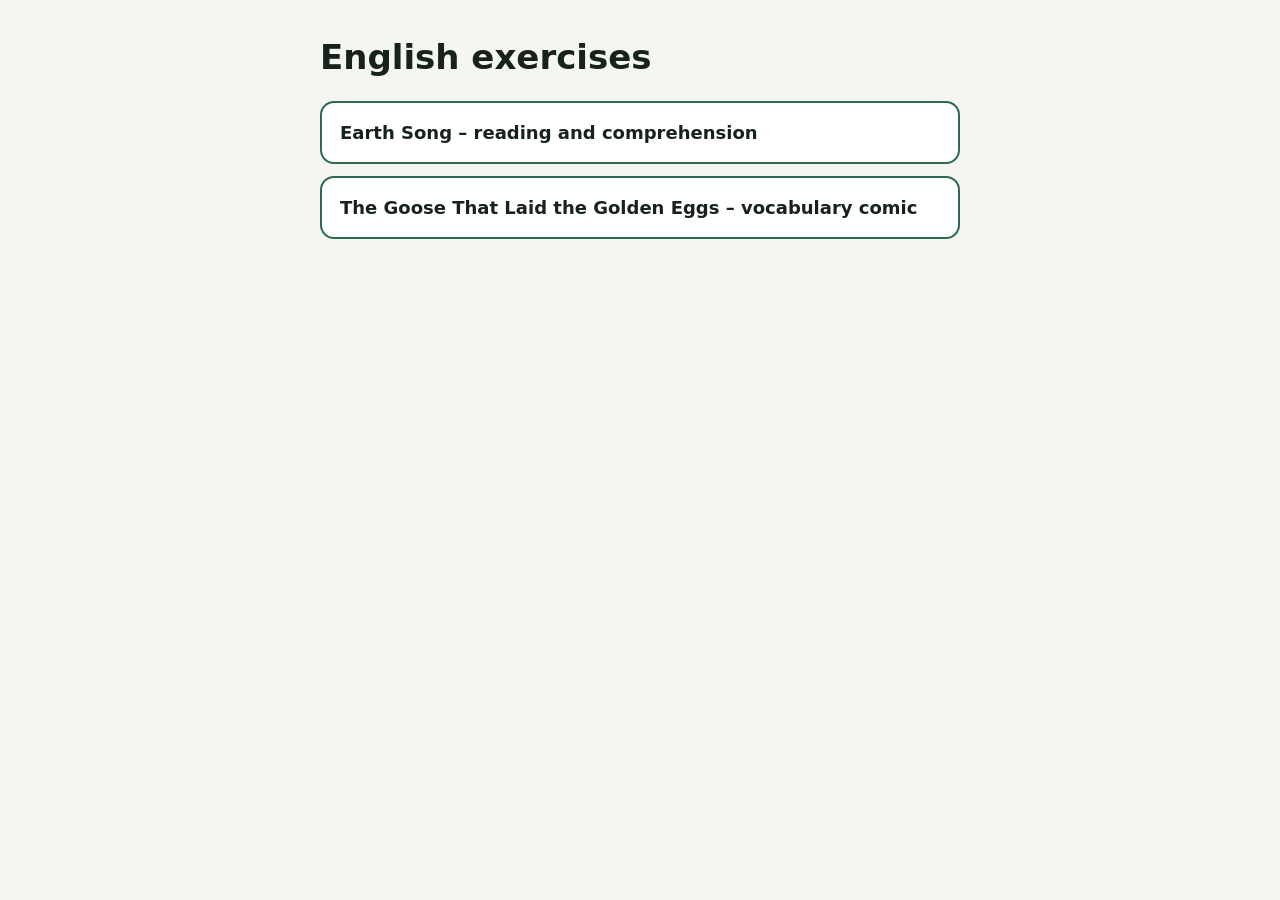
==== index.html @ 9f4da1cb "Add Earth Song and Golden Goose exercises Co-Authored-By: Claude Opus 5.5 <noreply@anthropic.com> Cl" ====
<!DOCTYPE html>
<html lang="en"><head><meta charset="utf-8"><meta name="viewport" content="width=device-width, initial-scale=1"><title>English exercises</title>
<style>body{margin:0;font:18px/1.5 system-ui,sans-serif;background:#f3f7ef;color:#16231b}main{max-width:640px;margin:0 auto;padding:32px 18px}h1{font-size:34px;margin:0 0 18px}a{display:block;padding:16px 18px;margin:0 0 12px;background:#fff;border:2px solid #2d6a4f;border-radius:14px;color:#16231b;text-decoration:none;font-weight:700}</style></head>
<body><main><h1>English exercises</h1>
<a href="earth-song/">Earth Song – reading and comprehension</a>
<a href="goose/">The Goose That Laid the Golden Eggs – vocabulary comic</a>
</main></body></html>
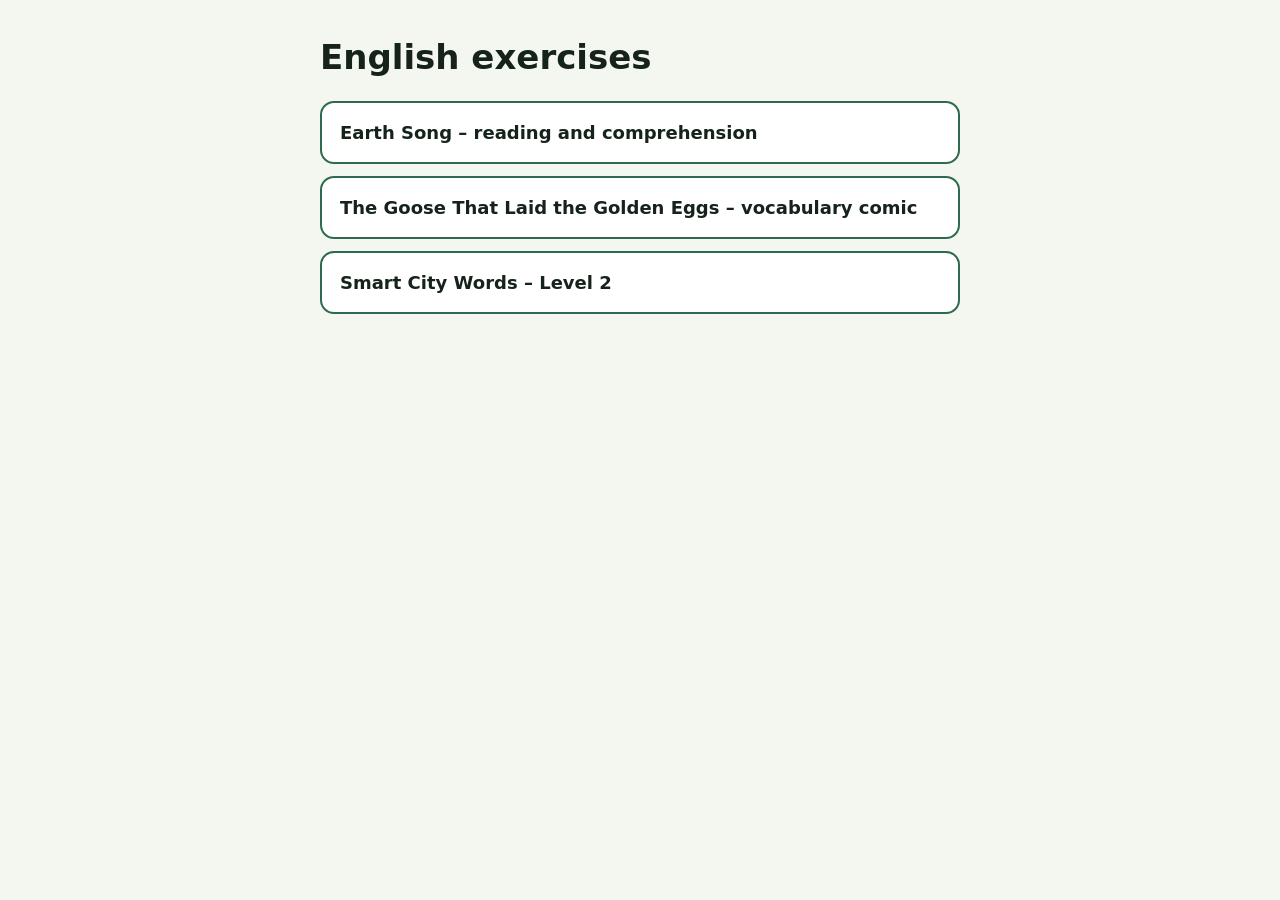
==== commit b1ed34f7: "Add Smart City Words Level 2 exercise Co-Authored-By: Claude Opus 5.5 <noreply@anthropic.com> Claude" ====
--- a/index.html
+++ b/index.html
@@ -4,4 +4,5 @@
 <body><main><h1>English exercises</h1>
 <a href="earth-song/">Earth Song – reading and comprehension</a>
 <a href="goose/">The Goose That Laid the Golden Eggs – vocabulary comic</a>
+<a href="smart-city-2/">Smart City Words – Level 2</a>
 </main></body></html>
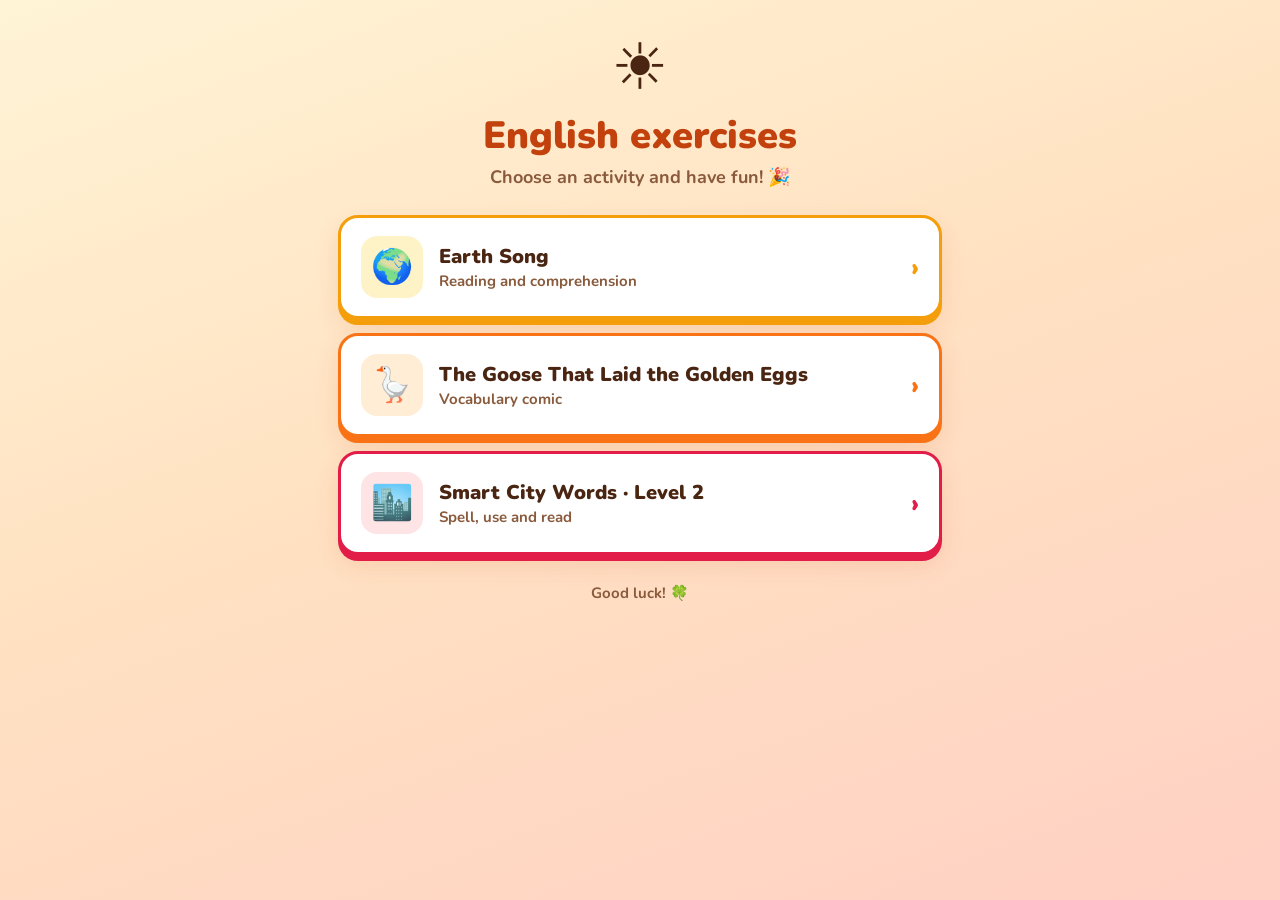
==== commit 86899c37: "Bright warm redesign of the home page Co-Authored-By: Claude Opus 5.5 <noreply@anthropic.com> Claude" ====
--- a/index.html
+++ b/index.html
@@ -1,8 +1,61 @@
 <!DOCTYPE html>
-<html lang="en"><head><meta charset="utf-8"><meta name="viewport" content="width=device-width, initial-scale=1"><title>English exercises</title>
-<style>body{margin:0;font:18px/1.5 system-ui,sans-serif;background:#f3f7ef;color:#16231b}main{max-width:640px;margin:0 auto;padding:32px 18px}h1{font-size:34px;margin:0 0 18px}a{display:block;padding:16px 18px;margin:0 0 12px;background:#fff;border:2px solid #2d6a4f;border-radius:14px;color:#16231b;text-decoration:none;font-weight:700}</style></head>
-<body><main><h1>English exercises</h1>
-<a href="earth-song/">Earth Song – reading and comprehension</a>
-<a href="goose/">The Goose That Laid the Golden Eggs – vocabulary comic</a>
-<a href="smart-city-2/">Smart City Words – Level 2</a>
-</main></body></html>
+<html lang="en">
+<head>
+<meta charset="utf-8">
+<meta name="viewport" content="width=device-width, initial-scale=1">
+<title>English exercises</title>
+<link href="https://fonts.googleapis.com/css2?family=Nunito:wght@600;800;900&display=swap" rel="stylesheet">
+<style>
+  :root{--ink:#4a2511;--muted:#8a5a3c}
+  *{box-sizing:border-box}
+  body{margin:0;min-height:100vh;font-family:'Nunito',system-ui,sans-serif;color:var(--ink);
+    background:linear-gradient(160deg,#fff4d6 0%,#ffe2c2 45%,#ffd0c4 100%)}
+  main{max-width:640px;margin:0 auto;padding:36px 18px 50px}
+  header{text-align:center;margin-bottom:26px}
+  .sun{font-size:64px;line-height:1;display:inline-block;animation:spin 18s linear infinite}
+  @keyframes spin{to{transform:rotate(360deg)}}
+  h1{font-size:38px;font-weight:900;margin:10px 0 4px;color:#c2410c}
+  .sub{font-size:18px;color:var(--muted);font-weight:700;margin:0}
+  a.card{display:flex;align-items:center;gap:16px;padding:18px 20px;margin:0 0 14px;border-radius:20px;
+    text-decoration:none;color:var(--ink);background:#fff;box-shadow:0 6px 0 var(--edge),0 10px 24px rgba(194,65,12,.12);
+    border:3px solid var(--edge);transition:transform .12s,box-shadow .12s}
+  a.card:hover{transform:translateY(-3px)}
+  a.card:active{transform:translateY(4px);box-shadow:0 2px 0 var(--edge)}
+  .icon{flex:none;width:62px;height:62px;border-radius:16px;display:flex;align-items:center;justify-content:center;font-size:34px;background:var(--soft)}
+  .t{font-size:20px;font-weight:900;line-height:1.25}
+  .d{font-size:15px;font-weight:700;color:var(--muted);margin-top:2px}
+  .go{margin-left:auto;font-size:26px;font-weight:900;color:var(--edge)}
+  .c1{--edge:#f59e0b;--soft:#fef3c7}
+  .c2{--edge:#f97316;--soft:#ffedd5}
+  .c3{--edge:#e11d48;--soft:#ffe4e6}
+  footer{text-align:center;margin-top:28px;font-size:15px;font-weight:700;color:var(--muted)}
+</style>
+</head>
+<body>
+<main>
+  <header>
+    <div class="sun">☀️</div>
+    <h1>English exercises</h1>
+    <p class="sub">Choose an activity and have fun! 🎉</p>
+  </header>
+
+  <a class="card c1" href="earth-song/">
+    <div class="icon">🌍</div>
+    <div><div class="t">Earth Song</div><div class="d">Reading and comprehension</div></div>
+    <div class="go">›</div>
+  </a>
+  <a class="card c2" href="goose/">
+    <div class="icon">🪿</div>
+    <div><div class="t">The Goose That Laid the Golden Eggs</div><div class="d">Vocabulary comic</div></div>
+    <div class="go">›</div>
+  </a>
+  <a class="card c3" href="smart-city-2/">
+    <div class="icon">🏙️</div>
+    <div><div class="t">Smart City Words · Level 2</div><div class="d">Spell, use and read</div></div>
+    <div class="go">›</div>
+  </a>
+
+  <footer>Good luck! 🍀</footer>
+</main>
+</body>
+</html>
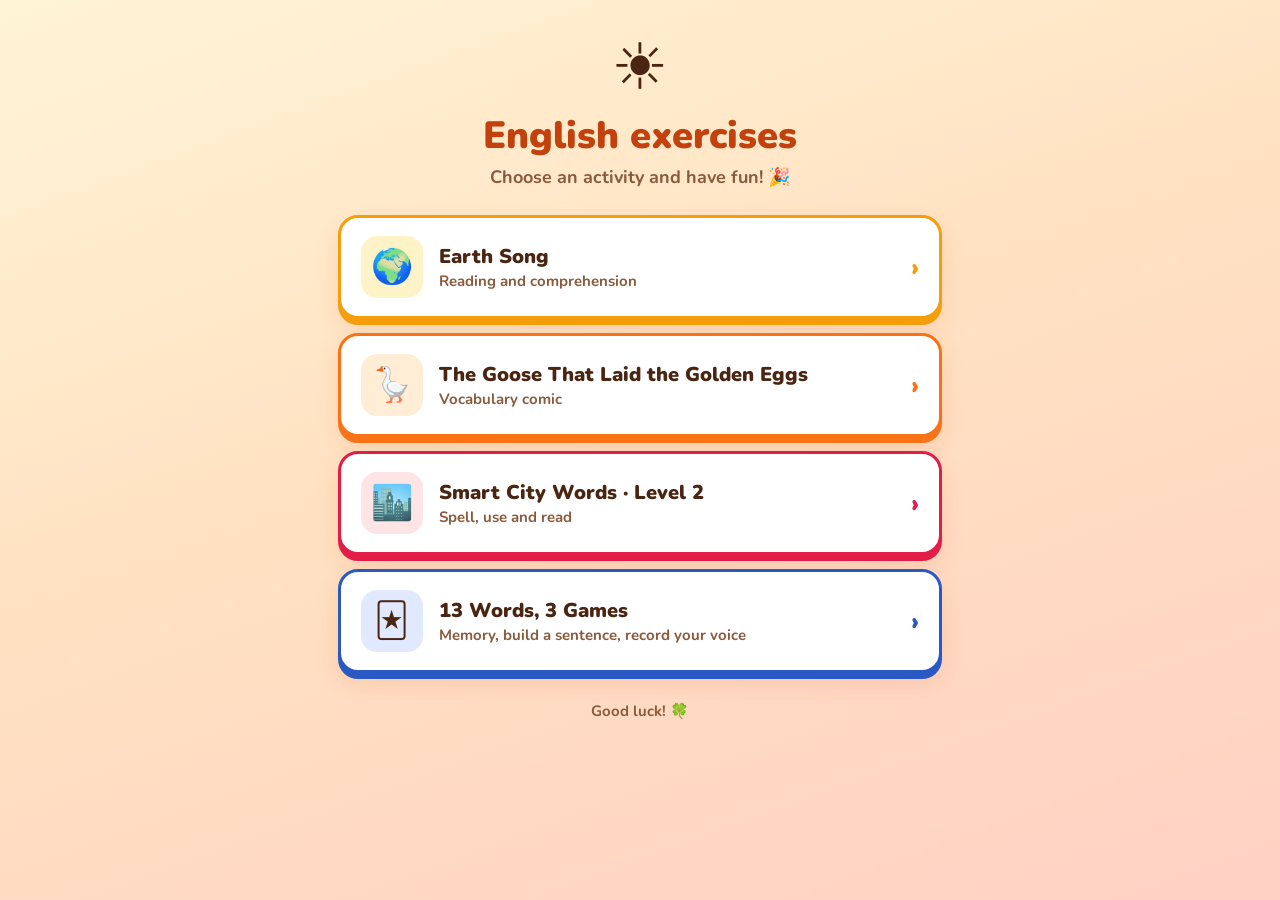
==== commit 67533f40: "Add 13 Words, 3 Games exercise Co-Authored-By: Claude Opus 5.5 <noreply@anthropic.com> Claude-Sessio" ====
--- a/index.html
+++ b/index.html
@@ -28,6 +28,7 @@
   .c1{--edge:#f59e0b;--soft:#fef3c7}
   .c2{--edge:#f97316;--soft:#ffedd5}
   .c3{--edge:#e11d48;--soft:#ffe4e6}
+  .c4{--edge:#2b59c3;--soft:#e0e9ff}
   footer{text-align:center;margin-top:28px;font-size:15px;font-weight:700;color:var(--muted)}
 </style>
 </head>
@@ -54,6 +55,11 @@
     <div><div class="t">Smart City Words · Level 2</div><div class="d">Spell, use and read</div></div>
     <div class="go">›</div>
   </a>
+  <a class="card c4" href="word-games/">
+    <div class="icon">🃏</div>
+    <div><div class="t">13 Words, 3 Games</div><div class="d">Memory, build a sentence, record your voice</div></div>
+    <div class="go">›</div>
+  </a>
 
   <footer>Good luck! 🍀</footer>
 </main>
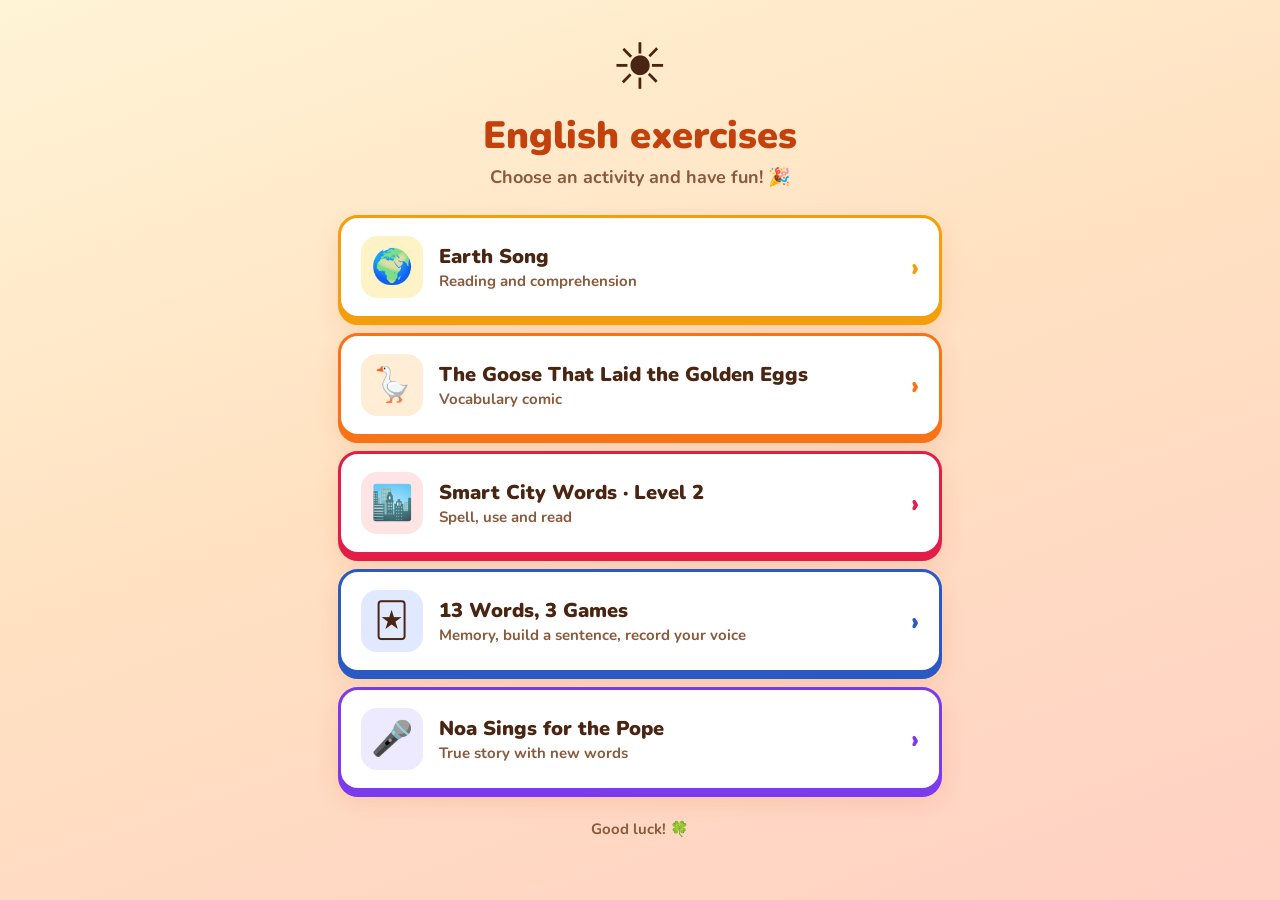
==== commit c6ec549d: "Add Noa Sings for the Pope reading Co-Authored-By: Claude Opus 5.5 <noreply@anthropic.com> Claude-Se" ====
--- a/index.html
+++ b/index.html
@@ -29,6 +29,7 @@
   .c2{--edge:#f97316;--soft:#ffedd5}
   .c3{--edge:#e11d48;--soft:#ffe4e6}
   .c4{--edge:#2b59c3;--soft:#e0e9ff}
+  .c5{--edge:#7c3aed;--soft:#ede9fe}
   footer{text-align:center;margin-top:28px;font-size:15px;font-weight:700;color:var(--muted)}
 </style>
 </head>
@@ -61,6 +62,12 @@
     <div class="go">›</div>
   </a>
 
+  <a class="card c5" href="noa-pope/">
+    <div class="icon">🎤</div>
+    <div><div class="t">Noa Sings for the Pope</div><div class="d">True story with new words</div></div>
+    <div class="go">›</div>
+  </a>
+
   <footer>Good luck! 🍀</footer>
 </main>
 </body>
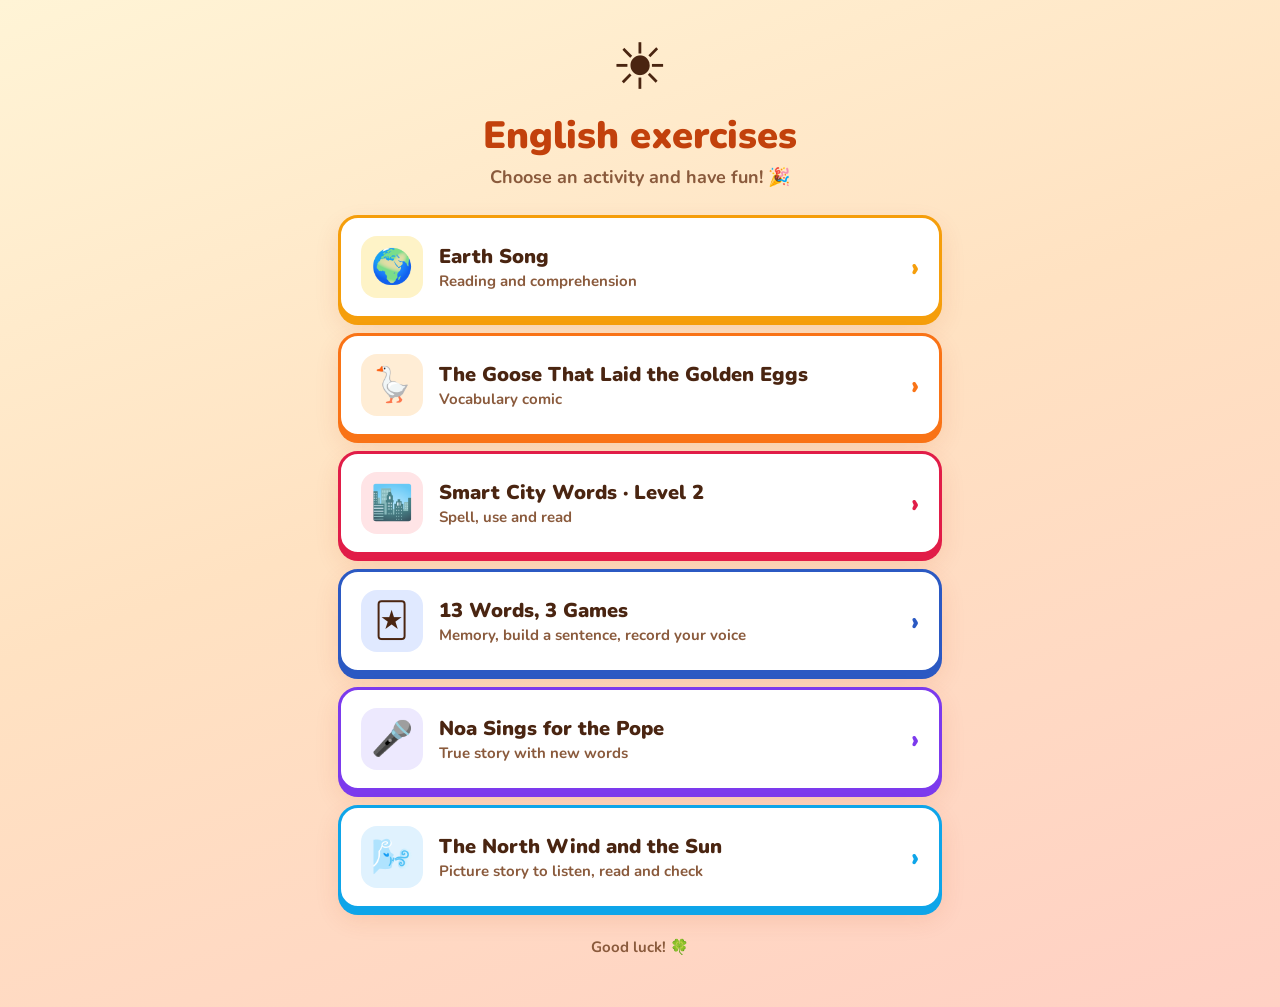
==== commit e546f493: "Add North Wind and the Sun picture story lesson Teaching workspace (mission, resources, notes), less" ====
--- a/index.html
+++ b/index.html
@@ -30,6 +30,7 @@
   .c3{--edge:#e11d48;--soft:#ffe4e6}
   .c4{--edge:#2b59c3;--soft:#e0e9ff}
   .c5{--edge:#7c3aed;--soft:#ede9fe}
+  .c6{--edge:#0ea5e9;--soft:#e0f2fe}
   footer{text-align:center;margin-top:28px;font-size:15px;font-weight:700;color:var(--muted)}
 </style>
 </head>
@@ -68,6 +69,12 @@
     <div class="go">›</div>
   </a>
 
+  <a class="card c6" href="north-wind/lessons/0001-the-north-wind-and-the-sun.html">
+    <div class="icon">🌬️</div>
+    <div><div class="t">The North Wind and the Sun</div><div class="d">Picture story to listen, read and check</div></div>
+    <div class="go">›</div>
+  </a>
+
   <footer>Good luck! 🍀</footer>
 </main>
 </body>
